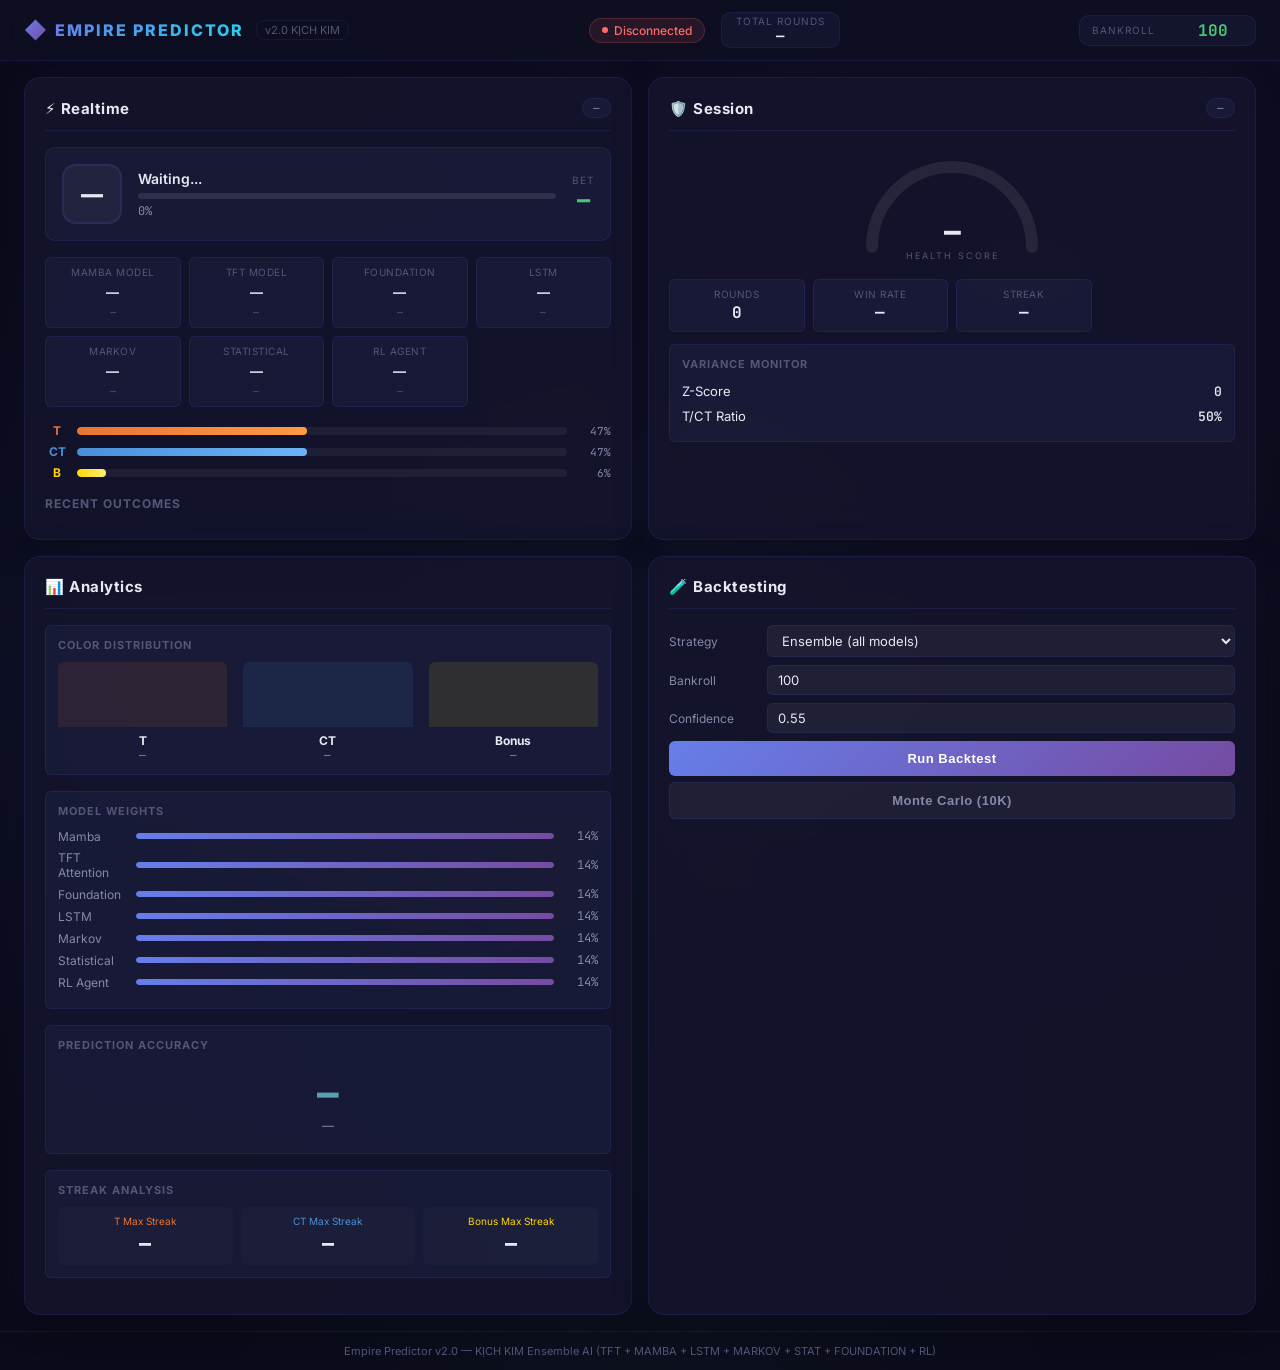
==== dashboard/index.html @ d292d5d8 "first" ====
<!DOCTYPE html>
<html lang="en">

<head>
    <meta charset="UTF-8">
    <meta name="viewport" content="width=device-width, initial-scale=1.0">
    <title>Empire Predictor — Dashboard</title>
    <meta name="description" content="CSGOEmpire Roulette Prediction Dashboard with AI-powered models">
    <link rel="preconnect" href="https://fonts.googleapis.com">
    <link
        href="https://fonts.googleapis.com/css2?family=Inter:wght@300;400;500;600;700;800;900&family=JetBrains+Mono:wght@400;600&display=swap"
        rel="stylesheet">
    <link rel="stylesheet" href="style.css">
</head>

<body>
    <!-- ── Header ──────────────────────────────────────────────── -->
    <header class="header">
        <div class="header-left">
            <div class="logo">
                <span class="logo-icon">◆</span>
                <span class="logo-text">EMPIRE PREDICTOR</span>
            </div>
            <span class="version">v2.0 KỊCH KIM</span>
        </div>
        <div class="header-center">
            <div class="status-badge" id="connection-status">
                <span class="status-dot"></span>
                <span>Connecting...</span>
            </div>
            <div class="stat-pill">
                <span class="stat-label">Total Rounds</span>
                <span class="stat-value" id="total-rounds">—</span>
            </div>
        </div>
        <div class="header-right">
            <div class="bankroll-box">
                <span class="bankroll-label">BANKROLL</span>
                <input type="number" id="bankroll-input" value="100" min="1" step="1">
            </div>
        </div>
    </header>

    <!-- ── Main Grid ───────────────────────────────────────────── -->
    <main class="dashboard-grid">

        <!-- ═══ Panel 1: REALTIME ═══ -->
        <section class="panel panel-realtime" id="panel-realtime">
            <div class="panel-header">
                <h2>⚡ Realtime</h2>
                <span class="panel-badge" id="round-id">—</span>
            </div>

            <!-- Big Recommendation -->
            <div class="prediction-hero" id="prediction-hero">
                <div class="pred-color-badge" id="pred-badge">—</div>
                <div class="pred-info">
                    <div class="pred-action" id="pred-action">Waiting...</div>
                    <div class="pred-confidence-bar">
                        <div class="confidence-fill" id="confidence-fill" style="width: 0%"></div>
                    </div>
                    <div class="pred-confidence-text" id="pred-confidence">0%</div>
                </div>
                <div class="pred-bet" id="pred-bet">
                    <span class="bet-label">BET</span>
                    <span class="bet-amount" id="bet-amount">—</span>
                </div>
            </div>

            <!-- Model Votes -->
            <div class="model-votes" id="model-votes">
                <div class="vote-item" id="vote-mamba">
                    <span class="vote-name">Mamba Model</span>
                    <span class="vote-badge">—</span>
                    <span class="vote-weight">—</span>
                </div>
                <div class="vote-item" id="vote-tft">
                    <span class="vote-name">TFT Model</span>
                    <span class="vote-badge">—</span>
                    <span class="vote-weight">—</span>
                </div>
                <div class="vote-item" id="vote-foundation">
                    <span class="vote-name">Foundation</span>
                    <span class="vote-badge">—</span>
                    <span class="vote-weight">—</span>
                </div>
                <div class="vote-item" id="vote-lstm">
                    <span class="vote-name">LSTM</span>
                    <span class="vote-badge">—</span>
                    <span class="vote-weight">—</span>
                </div>
                <div class="vote-item" id="vote-markov">
                    <span class="vote-name">Markov</span>
                    <span class="vote-badge">—</span>
                    <span class="vote-weight">—</span>
                </div>
                <div class="vote-item" id="vote-statistical">
                    <span class="vote-name">Statistical</span>
                    <span class="vote-badge">—</span>
                    <span class="vote-weight">—</span>
                </div>
                <div class="vote-item" id="vote-rl_agent">
                    <span class="vote-name">RL Agent</span>
                    <span class="vote-badge">—</span>
                    <span class="vote-weight">—</span>
                </div>
            </div>

            <!-- Probability Bars -->
            <div class="prob-bars">
                <div class="prob-row">
                    <span class="prob-label color-t">T</span>
                    <div class="prob-bar-track">
                        <div class="prob-bar-fill bar-t" id="prob-t" style="width:47%"></div>
                    </div>
                    <span class="prob-pct" id="prob-t-pct">47%</span>
                </div>
                <div class="prob-row">
                    <span class="prob-label color-ct">CT</span>
                    <div class="prob-bar-track">
                        <div class="prob-bar-fill bar-ct" id="prob-ct" style="width:47%"></div>
                    </div>
                    <span class="prob-pct" id="prob-ct-pct">47%</span>
                </div>
                <div class="prob-row">
                    <span class="prob-label color-bonus">B</span>
                    <div class="prob-bar-track">
                        <div class="prob-bar-fill bar-bonus" id="prob-bonus" style="width:6%"></div>
                    </div>
                    <span class="prob-pct" id="prob-bonus-pct">6%</span>
                </div>
            </div>

            <!-- Recent Rolls Feed -->
            <div class="recent-feed">
                <h3>Recent Outcomes</h3>
                <div class="roll-dots" id="roll-dots"></div>
            </div>
        </section>

        <!-- ═══ Panel 2: SESSION ═══ -->
        <section class="panel panel-session" id="panel-session">
            <div class="panel-header">
                <h2>🛡️ Session</h2>
                <span class="panel-badge" id="health-label">—</span>
            </div>

            <!-- Health Gauge -->
            <div class="health-gauge-container">
                <svg class="health-gauge" viewBox="0 0 200 120">
                    <path class="gauge-bg" d="M 20 100 A 80 80 0 0 1 180 100" />
                    <path class="gauge-fill" id="gauge-fill" d="M 20 100 A 80 80 0 0 1 180 100" />
                    <text class="gauge-text" id="gauge-text" x="100" y="95">—</text>
                    <text class="gauge-sublabel" x="100" y="112">HEALTH SCORE</text>
                </svg>
            </div>

            <!-- Session Stats -->
            <div class="session-stats">
                <div class="session-stat">
                    <span class="ss-label">Rounds</span>
                    <span class="ss-value" id="session-rounds">0</span>
                </div>
                <div class="session-stat">
                    <span class="ss-label">Win Rate</span>
                    <span class="ss-value" id="session-winrate">—</span>
                </div>
                <div class="session-stat">
                    <span class="ss-label">Streak</span>
                    <span class="ss-value" id="session-streak">—</span>
                </div>
            </div>


            <!-- Variance Info -->
            <div class="variance-box">
                <h3>Variance Monitor</h3>
                <div class="var-row">
                    <span>Z-Score</span>
                    <span id="var-zscore" class="var-value">0</span>
                </div>
                <div class="var-row">
                    <span>T/CT Ratio</span>
                    <span id="var-ratio" class="var-value">50%</span>
                </div>
            </div>
        </section>

        <!-- ═══ Panel 3: ANALYTICS ═══ -->
        <section class="panel panel-analytics" id="panel-analytics">
            <div class="panel-header">
                <h2>📊 Analytics</h2>
            </div>

            <!-- Color Distribution -->
            <div class="chart-section">
                <h3>Color Distribution</h3>
                <div class="dist-bars" id="dist-bars">
                    <div class="dist-bar-group">
                        <div class="dist-bar bar-t-bg">
                            <div class="dist-fill" id="dist-t"></div>
                        </div>
                        <span class="dist-label">T</span>
                        <span class="dist-count" id="dist-t-count">—</span>
                    </div>
                    <div class="dist-bar-group">
                        <div class="dist-bar bar-ct-bg">
                            <div class="dist-fill" id="dist-ct"></div>
                        </div>
                        <span class="dist-label">CT</span>
                        <span class="dist-count" id="dist-ct-count">—</span>
                    </div>
                    <div class="dist-bar-group">
                        <div class="dist-bar bar-bonus-bg">
                            <div class="dist-fill" id="dist-bonus"></div>
                        </div>
                        <span class="dist-label">Bonus</span>
                        <span class="dist-count" id="dist-bonus-count">—</span>
                    </div>
                </div>
            </div>

            <!-- Model Weights -->
            <div class="chart-section">
                <h3>Model Weights</h3>
                <div class="weight-bars" id="weight-bars">
                    <div class="weight-row"><span>Mamba</span>
                        <div class="weight-track">
                            <div class="weight-fill" id="w-mamba"></div>
                        </div><span id="w-mamba-pct">14%</span>
                    </div>
                    <div class="weight-row"><span>TFT Attention</span>
                        <div class="weight-track">
                            <div class="weight-fill" id="w-tft"></div>
                        </div><span id="w-tft-pct">14%</span>
                    </div>
                    <div class="weight-row"><span>Foundation</span>
                        <div class="weight-track">
                            <div class="weight-fill" id="w-foundation"></div>
                        </div><span id="w-foundation-pct">14%</span>
                    </div>
                    <div class="weight-row"><span>LSTM</span>
                        <div class="weight-track">
                            <div class="weight-fill" id="w-lstm"></div>
                        </div><span id="w-lstm-pct">14%</span>
                    </div>
                    <div class="weight-row"><span>Markov</span>
                        <div class="weight-track">
                            <div class="weight-fill" id="w-markov"></div>
                        </div><span id="w-markov-pct">14%</span>
                    </div>
                    <div class="weight-row"><span>Statistical</span>
                        <div class="weight-track">
                            <div class="weight-fill" id="w-statistical"></div>
                        </div><span id="w-statistical-pct">14%</span>
                    </div>
                    <div class="weight-row"><span>RL Agent</span>
                        <div class="weight-track">
                            <div class="weight-fill" id="w-rl_agent"></div>
                        </div><span id="w-rl_agent-pct">14%</span>
                    </div>
                </div>
            </div>

            <!-- Prediction Accuracy -->
            <div class="chart-section">
                <h3>Prediction Accuracy</h3>
                <div class="accuracy-box" id="accuracy-box">
                    <div class="acc-big" id="acc-pct">—</div>
                    <div class="acc-detail" id="acc-detail">—</div>
                </div>
            </div>

            <!-- Streak Stats -->
            <div class="chart-section">
                <h3>Streak Analysis</h3>
                <div class="streak-grid" id="streak-grid">
                    <div class="streak-item">
                        <span class="si-label color-t">T Max Streak</span>
                        <span class="si-value" id="streak-t-max">—</span>
                    </div>
                    <div class="streak-item">
                        <span class="si-label color-ct">CT Max Streak</span>
                        <span class="si-value" id="streak-ct-max">—</span>
                    </div>
                    <div class="streak-item">
                        <span class="si-label color-bonus">Bonus Max Streak</span>
                        <span class="si-value" id="streak-bonus-max">—</span>
                    </div>
                </div>
            </div>
        </section>

        <!-- ═══ Panel 4: BACKTESTING ═══ -->
        <section class="panel panel-backtest" id="panel-backtest">
            <div class="panel-header">
                <h2>🧪 Backtesting</h2>
            </div>

            <!-- Backtest Controls -->
            <div class="bt-controls">
                <div class="bt-row">
                    <label>Strategy</label>
                    <select id="bt-strategy">
                        <option value="ensemble">Ensemble (all models)</option>
                        <option value="mamba">Mamba (Long Context)</option>
                        <option value="tft">TFT (True Temporal)</option>
                        <option value="foundation">Foundation (NHITS)</option>
                        <option value="statistical">Statistical</option>
                        <option value="rl">RL Agent</option>
                    </select>
                </div>
                <div class="bt-row">
                    <label>Bankroll</label>
                    <input type="number" id="bt-bankroll" value="100" min="1">
                </div>
                <div class="bt-row">
                    <label>Confidence</label>
                    <input type="number" id="bt-confidence" value="0.55" min="0.5" max="0.9" step="0.05">
                </div>
                <button class="btn-primary" id="btn-backtest" onclick="runBacktest()">
                    Run Backtest
                </button>
                <button class="btn-secondary" id="btn-montecarlo" onclick="runMonteCarlo()">
                    Monte Carlo (10K)
                </button>
            </div>

            <!-- Backtest Results -->
            <div class="bt-results" id="bt-results" style="display:none">
                <h3>Results</h3>
                <div class="bt-kpi-grid">
                    <div class="bt-kpi"><span class="kpi-label">ROI</span><span class="kpi-value" id="bt-roi">—</span>
                    </div>
                    <div class="bt-kpi"><span class="kpi-label">Win Rate</span><span class="kpi-value"
                            id="bt-winrate">—</span></div>
                    <div class="bt-kpi"><span class="kpi-label">Max Drawdown</span><span class="kpi-value"
                            id="bt-drawdown">—</span></div>
                    <div class="bt-kpi"><span class="kpi-label">Sharpe</span><span class="kpi-value"
                            id="bt-sharpe">—</span></div>
                    <div class="bt-kpi"><span class="kpi-label">Final Bankroll</span><span class="kpi-value"
                            id="bt-final">—</span></div>
                    <div class="bt-kpi"><span class="kpi-label">Total Bets</span><span class="kpi-value"
                            id="bt-bets">—</span></div>
                </div>

                <!-- Simple ASCII Bankroll Chart -->
                <div class="bt-chart-container">
                    <h3>Bankroll Curve</h3>
                    <canvas id="bt-chart" width="500" height="200"></canvas>
                </div>
            </div>

            <!-- Monte Carlo Results -->
            <div class="mc-results" id="mc-results" style="display:none">
                <h3>Monte Carlo Simulation</h3>
                <div class="bt-kpi-grid">
                    <div class="bt-kpi"><span class="kpi-label">Mean</span><span class="kpi-value" id="mc-mean">—</span>
                    </div>
                    <div class="bt-kpi"><span class="kpi-label">Median</span><span class="kpi-value"
                            id="mc-median">—</span></div>
                    <div class="bt-kpi"><span class="kpi-label">P10</span><span class="kpi-value" id="mc-p10">—</span>
                    </div>
                    <div class="bt-kpi"><span class="kpi-label">P90</span><span class="kpi-value" id="mc-p90">—</span>
                    </div>
                    <div class="bt-kpi"><span class="kpi-label">Ruin Prob</span><span class="kpi-value"
                            id="mc-ruin">—</span></div>
                    <div class="bt-kpi"><span class="kpi-label">Profit Prob</span><span class="kpi-value"
                            id="mc-profit">—</span></div>
                </div>
                <div class="bt-chart-container">
                    <h3>Distribution</h3>
                    <canvas id="mc-chart" width="500" height="200"></canvas>
                </div>
            </div>
        </section>
    </main>

    <footer class="footer">
        <span>Empire Predictor v2.0 — KỊCH KIM Ensemble AI (TFT + MAMBA + LSTM + MARKOV + STAT + FOUNDATION + RL)</span>
    </footer>

    <script src="dashboard.js"></script>
</body>

</html>
---- dashboard/style.css ----
/* ══════════════════════════════════════════════════════════════
   Empire Predictor Dashboard — Premium Dark Glassmorphism
   ══════════════════════════════════════════════════════════════ */

:root {
    --bg-dark: #0a0a1a;
    --bg-card: rgba(20, 20, 45, 0.85);
    --bg-card-hover: rgba(30, 30, 60, 0.9);
    --glass-border: rgba(100, 100, 255, 0.12);
    --glass-glow: rgba(100, 140, 255, 0.06);

    --text-primary: #e8e8f0;
    --text-secondary: #8888aa;
    --text-dim: #555577;

    --color-t: #e87434;
    --color-t-bg: rgba(232, 116, 52, 0.15);
    --color-ct: #4a90d9;
    --color-ct-bg: rgba(74, 144, 217, 0.15);
    --color-bonus: #ffd700;
    --color-bonus-bg: rgba(255, 215, 0, 0.15);

    --accent-blue: #667eea;
    --accent-purple: #764ba2;
    --accent-green: #48c774;
    --accent-red: #ff6b6b;
    --accent-cyan: #22d3ee;

    --radius: 16px;
    --radius-sm: 10px;
    --radius-xs: 6px;

    --shadow: 0 8px 32px rgba(0, 0, 0, 0.4);
    --shadow-glow: 0 0 40px rgba(100, 126, 234, 0.08);
}

* { margin: 0; padding: 0; box-sizing: border-box; }

body {
    font-family: 'Inter', system-ui, sans-serif;
    background: var(--bg-dark);
    color: var(--text-primary);
    min-height: 100vh;
    background-image:
        radial-gradient(ellipse at 20% 50%, rgba(100, 126, 234, 0.06) 0%, transparent 50%),
        radial-gradient(ellipse at 80% 20%, rgba(118, 75, 162, 0.06) 0%, transparent 50%),
        radial-gradient(ellipse at 50% 80%, rgba(72, 199, 116, 0.04) 0%, transparent 50%);
}

/* ── Header ─────────────────────────────────────────────── */
.header {
    display: flex;
    align-items: center;
    justify-content: space-between;
    padding: 12px 24px;
    background: rgba(15, 15, 35, 0.9);
    backdrop-filter: blur(20px);
    border-bottom: 1px solid var(--glass-border);
    position: sticky;
    top: 0;
    z-index: 100;
}

.header-left { display: flex; align-items: center; gap: 12px; }

.logo { display: flex; align-items: center; gap: 8px; }
.logo-icon {
    font-size: 22px;
    background: linear-gradient(135deg, var(--accent-blue), var(--accent-purple));
    -webkit-background-clip: text;
    -webkit-text-fill-color: transparent;
}
.logo-text {
    font-size: 16px;
    font-weight: 800;
    letter-spacing: 2px;
    background: linear-gradient(135deg, var(--accent-blue), var(--accent-cyan));
    -webkit-background-clip: text;
    -webkit-text-fill-color: transparent;
}

.version {
    font-size: 11px;
    color: var(--text-dim);
    padding: 2px 8px;
    border: 1px solid var(--glass-border);
    border-radius: 8px;
}

.header-center { display: flex; align-items: center; gap: 16px; }

.status-badge {
    display: flex;
    align-items: center;
    gap: 6px;
    font-size: 12px;
    font-weight: 500;
    padding: 4px 12px;
    border-radius: 20px;
    background: rgba(255, 107, 107, 0.1);
    color: var(--accent-red);
    border: 1px solid rgba(255, 107, 107, 0.2);
    transition: all 0.3s;
}
.status-badge.connected {
    background: rgba(72, 199, 116, 0.1);
    color: var(--accent-green);
    border-color: rgba(72, 199, 116, 0.2);
}
.status-dot {
    width: 6px;
    height: 6px;
    border-radius: 50%;
    background: currentColor;
    animation: pulse 2s infinite;
}

@keyframes pulse {
    0%, 100% { opacity: 1; }
    50% { opacity: 0.4; }
}

.stat-pill {
    display: flex;
    flex-direction: column;
    align-items: center;
    padding: 2px 14px;
    background: var(--glass-glow);
    border-radius: var(--radius-sm);
    border: 1px solid var(--glass-border);
}
.stat-label { font-size: 10px; color: var(--text-dim); text-transform: uppercase; letter-spacing: 1px; }
.stat-value { font-size: 14px; font-weight: 700; font-family: 'JetBrains Mono', monospace; }

.header-right { display: flex; align-items: center; gap: 8px; }

.bankroll-box {
    display: flex; align-items: center; gap: 8px;
    background: var(--glass-glow);
    padding: 4px 12px;
    border-radius: var(--radius-sm);
    border: 1px solid var(--glass-border);
}
.bankroll-label { font-size: 10px; color: var(--text-dim); letter-spacing: 1px; }
.bankroll-box input {
    background: transparent;
    border: none;
    color: var(--accent-green);
    font-family: 'JetBrains Mono', monospace;
    font-size: 16px;
    font-weight: 700;
    width: 80px;
    outline: none;
    text-align: right;
}

/* ── Dashboard Grid ──────────────────────────────────────── */
.dashboard-grid {
    display: grid;
    grid-template-columns: 1fr 1fr;
    grid-template-rows: auto auto;
    gap: 16px;
    padding: 16px 24px;
    max-width: 1600px;
    margin: 0 auto;
}

/* ── Panel Base ──────────────────────────────────────────── */
.panel {
    background: var(--bg-card);
    backdrop-filter: blur(20px);
    border: 1px solid var(--glass-border);
    border-radius: var(--radius);
    padding: 20px;
    box-shadow: var(--shadow), var(--shadow-glow);
    transition: transform 0.2s, box-shadow 0.2s;
}
.panel:hover {
    box-shadow: var(--shadow), 0 0 60px rgba(100, 126, 234, 0.12);
}

.panel-header {
    display: flex;
    align-items: center;
    justify-content: space-between;
    margin-bottom: 16px;
    padding-bottom: 12px;
    border-bottom: 1px solid var(--glass-border);
}
.panel-header h2 {
    font-size: 15px;
    font-weight: 700;
    letter-spacing: 0.5px;
}
.panel-badge {
    font-size: 11px;
    font-family: 'JetBrains Mono', monospace;
    padding: 2px 10px;
    border-radius: 12px;
    background: var(--glass-glow);
    border: 1px solid var(--glass-border);
    color: var(--text-secondary);
}

/* ── Panel 1: Realtime ───────────────────────────────────── */
.prediction-hero {
    display: flex;
    align-items: center;
    gap: 16px;
    padding: 16px;
    border-radius: var(--radius-sm);
    background: var(--glass-glow);
    border: 1px solid var(--glass-border);
    margin-bottom: 16px;
    transition: all 0.3s;
}
.prediction-hero.bet-t { border-color: var(--color-t); background: var(--color-t-bg); }
.prediction-hero.bet-ct { border-color: var(--color-ct); background: var(--color-ct-bg); }
.prediction-hero.bet-bonus { border-color: var(--color-bonus); background: var(--color-bonus-bg); }
.prediction-hero.skip { opacity: 0.6; }

.pred-color-badge {
    width: 60px;
    height: 60px;
    border-radius: 14px;
    display: flex;
    align-items: center;
    justify-content: center;
    font-size: 22px;
    font-weight: 900;
    background: rgba(255,255,255,0.05);
    border: 2px solid var(--glass-border);
    flex-shrink: 0;
    transition: all 0.3s;
}
.pred-color-badge.badge-t { background: var(--color-t); color: #fff; border-color: var(--color-t); }
.pred-color-badge.badge-ct { background: var(--color-ct); color: #fff; border-color: var(--color-ct); }
.pred-color-badge.badge-bonus { background: var(--color-bonus); color: #222; border-color: var(--color-bonus); }

.pred-info { flex: 1; }
.pred-action { font-size: 14px; font-weight: 600; margin-bottom: 6px; }

.pred-confidence-bar {
    height: 6px;
    background: rgba(255,255,255,0.1);
    border-radius: 3px;
    overflow: hidden;
    margin-bottom: 4px;
}
.confidence-fill {
    height: 100%;
    border-radius: 3px;
    background: linear-gradient(90deg, var(--accent-blue), var(--accent-cyan));
    transition: width 0.5s ease;
}
.pred-confidence-text {
    font-size: 12px;
    color: var(--text-secondary);
    font-family: 'JetBrains Mono', monospace;
}

.pred-bet {
    display: flex;
    flex-direction: column;
    align-items: center;
    flex-shrink: 0;
}
.bet-label { font-size: 10px; color: var(--text-dim); letter-spacing: 1px; }
.bet-amount {
    font-size: 22px;
    font-weight: 800;
    font-family: 'JetBrains Mono', monospace;
    color: var(--accent-green);
}

/* Model Votes */
.model-votes {
    display: grid;
    grid-template-columns: repeat(4, 1fr);
    gap: 8px;
    margin-bottom: 16px;
}
.vote-item {
    display: flex;
    flex-direction: column;
    align-items: center;
    gap: 4px;
    padding: 8px 4px;
    border-radius: var(--radius-xs);
    background: var(--glass-glow);
    border: 1px solid var(--glass-border);
    font-size: 11px;
}
.vote-name { color: var(--text-dim); font-size: 10px; text-transform: uppercase; letter-spacing: 0.5px; }
.vote-badge {
    font-weight: 700;
    font-size: 13px;
    padding: 2px 8px;
    border-radius: 6px;
}
.vote-badge.vb-t { background: var(--color-t-bg); color: var(--color-t); }
.vote-badge.vb-ct { background: var(--color-ct-bg); color: var(--color-ct); }
.vote-badge.vb-bonus { background: var(--color-bonus-bg); color: var(--color-bonus); }
.vote-weight { font-size: 10px; color: var(--text-dim); font-family: 'JetBrains Mono', monospace; }

/* Probability Bars */
.prob-bars { margin-bottom: 16px; }
.prob-row {
    display: flex;
    align-items: center;
    gap: 8px;
    margin-bottom: 6px;
}
.prob-label {
    width: 24px;
    font-size: 12px;
    font-weight: 700;
    text-align: center;
}
.color-t { color: var(--color-t); }
.color-ct { color: var(--color-ct); }
.color-bonus { color: var(--color-bonus); }

.prob-bar-track {
    flex: 1;
    height: 8px;
    background: rgba(255,255,255,0.05);
    border-radius: 4px;
    overflow: hidden;
}
.prob-bar-fill {
    height: 100%;
    border-radius: 4px;
    transition: width 0.5s ease;
}
.bar-t { background: linear-gradient(90deg, var(--color-t), #ff9a44); }
.bar-ct { background: linear-gradient(90deg, var(--color-ct), #6db3f8); }
.bar-bonus { background: linear-gradient(90deg, var(--color-bonus), #fff176); }

.prob-pct {
    width: 36px;
    text-align: right;
    font-size: 11px;
    font-family: 'JetBrains Mono', monospace;
    color: var(--text-secondary);
}

/* Recent Feed */
.recent-feed h3 {
    font-size: 12px;
    color: var(--text-dim);
    text-transform: uppercase;
    letter-spacing: 1px;
    margin-bottom: 8px;
}
.roll-dots {
    display: flex;
    flex-wrap: wrap;
    gap: 4px;
}
.roll-dot {
    width: 26px;
    height: 26px;
    border-radius: 6px;
    display: flex;
    align-items: center;
    justify-content: center;
    font-size: 10px;
    font-weight: 700;
    font-family: 'JetBrains Mono', monospace;
    transition: transform 0.2s;
}
.roll-dot:hover { transform: scale(1.2); }
.roll-dot.dot-t { background: var(--color-t); color: #fff; }
.roll-dot.dot-ct { background: var(--color-ct); color: #fff; }
.roll-dot.dot-bonus { background: var(--color-bonus); color: #222; }
.roll-dot.dot-new { animation: popIn 0.3s ease; }

@keyframes popIn {
    0% { transform: scale(0); opacity: 0; }
    50% { transform: scale(1.3); }
    100% { transform: scale(1); opacity: 1; }
}

/* ── Panel 2: Session ────────────────────────────────────── */
.health-gauge-container {
    display: flex;
    justify-content: center;
    margin-bottom: 12px;
}
.health-gauge { width: 200px; height: 120px; }

.gauge-bg {
    fill: none;
    stroke: rgba(255,255,255,0.08);
    stroke-width: 12;
    stroke-linecap: round;
}
.gauge-fill {
    fill: none;
    stroke: url(#gaugeGradient);
    stroke-width: 12;
    stroke-linecap: round;
    stroke-dasharray: 251;
    stroke-dashoffset: 251;
    transition: stroke-dashoffset 0.8s ease;
}
.gauge-text {
    fill: var(--text-primary);
    font-size: 28px;
    font-weight: 800;
    font-family: 'JetBrains Mono', monospace;
    text-anchor: middle;
}
.gauge-sublabel {
    fill: var(--text-dim);
    font-size: 9px;
    text-anchor: middle;
    letter-spacing: 2px;
    text-transform: uppercase;
}

.session-stats {
    display: grid;
    grid-template-columns: repeat(4, 1fr);
    gap: 8px;
    margin-bottom: 12px;
}
.session-stat {
    text-align: center;
    padding: 8px;
    border-radius: var(--radius-xs);
    background: var(--glass-glow);
    border: 1px solid var(--glass-border);
}
.ss-label { display: block; font-size: 10px; color: var(--text-dim); text-transform: uppercase; letter-spacing: 0.5px; }
.ss-value { display: block; font-size: 16px; font-weight: 700; font-family: 'JetBrains Mono', monospace; margin-top: 2px; }

.tilt-banner {
    display: flex;
    align-items: center;
    gap: 8px;
    padding: 10px 14px;
    border-radius: var(--radius-xs);
    margin-bottom: 12px;
    font-size: 13px;
    font-weight: 600;
    animation: flashBorder 1s infinite;
}
.tilt-banner.tilt-caution { background: rgba(255, 193, 7, 0.1); border: 1px solid rgba(255, 193, 7, 0.3); color: #ffc107; }
.tilt-banner.tilt-danger { background: rgba(255, 107, 107, 0.1); border: 1px solid rgba(255, 107, 107, 0.3); color: var(--accent-red); }
.tilt-banner.tilt-stop { background: rgba(255, 0, 0, 0.15); border: 2px solid rgba(255, 0, 0, 0.5); color: #ff4444; }

@keyframes flashBorder {
    0%, 100% { opacity: 1; }
    50% { opacity: 0.7; }
}

.variance-box {
    padding: 12px;
    border-radius: var(--radius-xs);
    background: var(--glass-glow);
    border: 1px solid var(--glass-border);
}
.variance-box h3 { font-size: 11px; color: var(--text-dim); text-transform: uppercase; letter-spacing: 1px; margin-bottom: 8px; }
.var-row { display: flex; justify-content: space-between; padding: 4px 0; font-size: 13px; }
.var-value { font-family: 'JetBrains Mono', monospace; font-weight: 600; }

/* ── Panel 3: Analytics ──────────────────────────────────── */
.chart-section {
    margin-bottom: 16px;
    padding: 12px;
    border-radius: var(--radius-xs);
    background: var(--glass-glow);
    border: 1px solid var(--glass-border);
}
.chart-section h3 { font-size: 11px; color: var(--text-dim); text-transform: uppercase; letter-spacing: 1px; margin-bottom: 10px; }

/* Distribution bars */
.dist-bars { display: flex; gap: 16px; align-items: flex-end; height: 100px; }
.dist-bar-group { flex: 1; text-align: center; display: flex; flex-direction: column; align-items: center; height: 100%; justify-content: flex-end; }
.dist-bar { width: 100%; height: 80px; border-radius: 6px 6px 0 0; position: relative; overflow: hidden; }
.bar-t-bg { background: rgba(232, 116, 52, 0.1); }
.bar-ct-bg { background: rgba(74, 144, 217, 0.1); }
.bar-bonus-bg { background: rgba(255, 215, 0, 0.1); }
.dist-fill {
    position: absolute;
    bottom: 0;
    left: 0;
    right: 0;
    border-radius: 6px 6px 0 0;
    transition: height 0.5s ease;
}
.dist-bar-group:nth-child(1) .dist-fill { background: linear-gradient(to top, var(--color-t), #ff9a44); }
.dist-bar-group:nth-child(2) .dist-fill { background: linear-gradient(to top, var(--color-ct), #6db3f8); }
.dist-bar-group:nth-child(3) .dist-fill { background: linear-gradient(to top, var(--color-bonus), #fff176); }

.dist-label { font-size: 12px; font-weight: 700; margin-top: 6px; }
.dist-count { font-size: 11px; color: var(--text-secondary); font-family: 'JetBrains Mono', monospace; }

/* Weight bars */
.weight-row {
    display: flex;
    align-items: center;
    gap: 8px;
    margin-bottom: 6px;
    font-size: 12px;
}
.weight-row span:first-child { width: 70px; color: var(--text-secondary); }
.weight-track { flex: 1; height: 6px; background: rgba(255,255,255,0.05); border-radius: 3px; overflow: hidden; }
.weight-fill { height: 100%; border-radius: 3px; background: linear-gradient(90deg, var(--accent-blue), var(--accent-purple)); transition: width 0.5s; }
.weight-row span:last-child { width: 36px; text-align: right; font-family: 'JetBrains Mono', monospace; color: var(--text-secondary); }

/* Accuracy */
.accuracy-box { text-align: center; padding: 8px; }
.acc-big { font-size: 36px; font-weight: 900; font-family: 'JetBrains Mono', monospace; background: linear-gradient(135deg, var(--accent-blue), var(--accent-green)); -webkit-background-clip: text; -webkit-text-fill-color: transparent; }
.acc-detail { font-size: 12px; color: var(--text-secondary); }

/* Streaks */
.streak-grid { display: grid; grid-template-columns: repeat(3, 1fr); gap: 8px; }
.streak-item { text-align: center; padding: 8px; border-radius: var(--radius-xs); background: rgba(255,255,255,0.02); }
.si-label { display: block; font-size: 10px; margin-bottom: 4px; }
.si-value { display: block; font-size: 20px; font-weight: 800; font-family: 'JetBrains Mono', monospace; }

/* ── Panel 4: Backtesting ────────────────────────────────── */
.bt-controls { margin-bottom: 16px; }
.bt-row {
    display: flex;
    align-items: center;
    gap: 8px;
    margin-bottom: 8px;
}
.bt-row label { width: 90px; font-size: 12px; color: var(--text-secondary); }
.bt-row select,
.bt-row input {
    flex: 1;
    background: rgba(255,255,255,0.05);
    border: 1px solid var(--glass-border);
    border-radius: var(--radius-xs);
    padding: 6px 10px;
    color: var(--text-primary);
    font-family: 'Inter', sans-serif;
    font-size: 13px;
    outline: none;
}
.bt-row select:focus,
.bt-row input:focus { border-color: var(--accent-blue); }

.btn-primary, .btn-secondary {
    width: 100%;
    padding: 10px;
    border: none;
    border-radius: var(--radius-xs);
    font-size: 13px;
    font-weight: 700;
    cursor: pointer;
    transition: all 0.2s;
    margin-bottom: 6px;
    letter-spacing: 0.5px;
}
.btn-primary {
    background: linear-gradient(135deg, var(--accent-blue), var(--accent-purple));
    color: #fff;
}
.btn-primary:hover { transform: translateY(-1px); box-shadow: 0 4px 20px rgba(100, 126, 234, 0.3); }
.btn-primary:active { transform: translateY(0); }
.btn-primary:disabled { opacity: 0.5; cursor: wait; }

.btn-secondary {
    background: rgba(255,255,255,0.05);
    color: var(--text-secondary);
    border: 1px solid var(--glass-border);
}
.btn-secondary:hover { background: rgba(255,255,255,0.08); color: var(--text-primary); }

.bt-kpi-grid {
    display: grid;
    grid-template-columns: repeat(3, 1fr);
    gap: 8px;
    margin-bottom: 12px;
}
.bt-kpi {
    text-align: center;
    padding: 10px 6px;
    border-radius: var(--radius-xs);
    background: var(--glass-glow);
    border: 1px solid var(--glass-border);
}
.kpi-label { display: block; font-size: 10px; color: var(--text-dim); text-transform: uppercase; letter-spacing: 0.5px; }
.kpi-value { display: block; font-size: 16px; font-weight: 700; font-family: 'JetBrains Mono', monospace; margin-top: 2px; }

.bt-chart-container {
    background: var(--glass-glow);
    border: 1px solid var(--glass-border);
    border-radius: var(--radius-xs);
    padding: 12px;
}
.bt-chart-container h3 { font-size: 11px; color: var(--text-dim); text-transform: uppercase; letter-spacing: 1px; margin-bottom: 8px; }
.bt-chart-container canvas { width: 100%; height: 200px; }

/* ── Footer ──────────────────────────────────────────────── */
.footer {
    text-align: center;
    padding: 12px 24px;
    font-size: 11px;
    color: var(--text-dim);
    border-top: 1px solid var(--glass-border);
}

/* ── Responsive ──────────────────────────────────────────── */
@media (max-width: 1024px) {
    .dashboard-grid { grid-template-columns: 1fr; }
    .model-votes { grid-template-columns: repeat(2, 1fr); }
    .session-stats { grid-template-columns: repeat(2, 1fr); }
}

/* ── Scrollbar ───────────────────────────────────────────── */
::-webkit-scrollbar { width: 6px; }
::-webkit-scrollbar-track { background: transparent; }
::-webkit-scrollbar-thumb { background: rgba(255,255,255,0.1); border-radius: 3px; }
::-webkit-scrollbar-thumb:hover { background: rgba(255,255,255,0.2); }
/* -- Modals & Overlays ----------------------------------------- */
.modal-overlay {
    position: fixed; top: 0; left: 0; width: 100vw; height: 100vh;
    background: rgba(10, 10, 15, 0.85); z-index: 1000;
    display: flex; justify-content: center; align-items: center;
    backdrop-filter: blur(8px);
}
.modal-content {
    background: rgba(20, 20, 30, 0.95);
    padding: 2.5rem; border-radius: 16px;
    width: 400px; max-width: 90vw; text-align: center;
    border: 1px solid rgba(255, 255, 255, 0.1);
}
.modal-content h2 { color: var(--accent); margin-bottom: 1rem; }
.form-group { margin-bottom: 1.5rem; text-align: left; }
.form-group label { display: block; font-size: 0.85rem; color: var(--text-muted); margin-bottom: 0.5rem; }
.form-group input, .form-group select {
    width: 100%; padding: 0.8rem; border-radius: 8px;
    background: rgba(0, 0, 0, 0.3); border: 1px solid rgba(255, 255, 255, 0.1);
    color: white; font-family: 'JetBrains Mono', monospace;
}
.btn-large { width: 100%; font-size: 1.1rem; padding: 1rem; }
.tilt-glow { box-shadow: 0 0 50px rgba(255, 50, 50, 0.3); border-color: rgba(255, 50, 50, 0.5); }
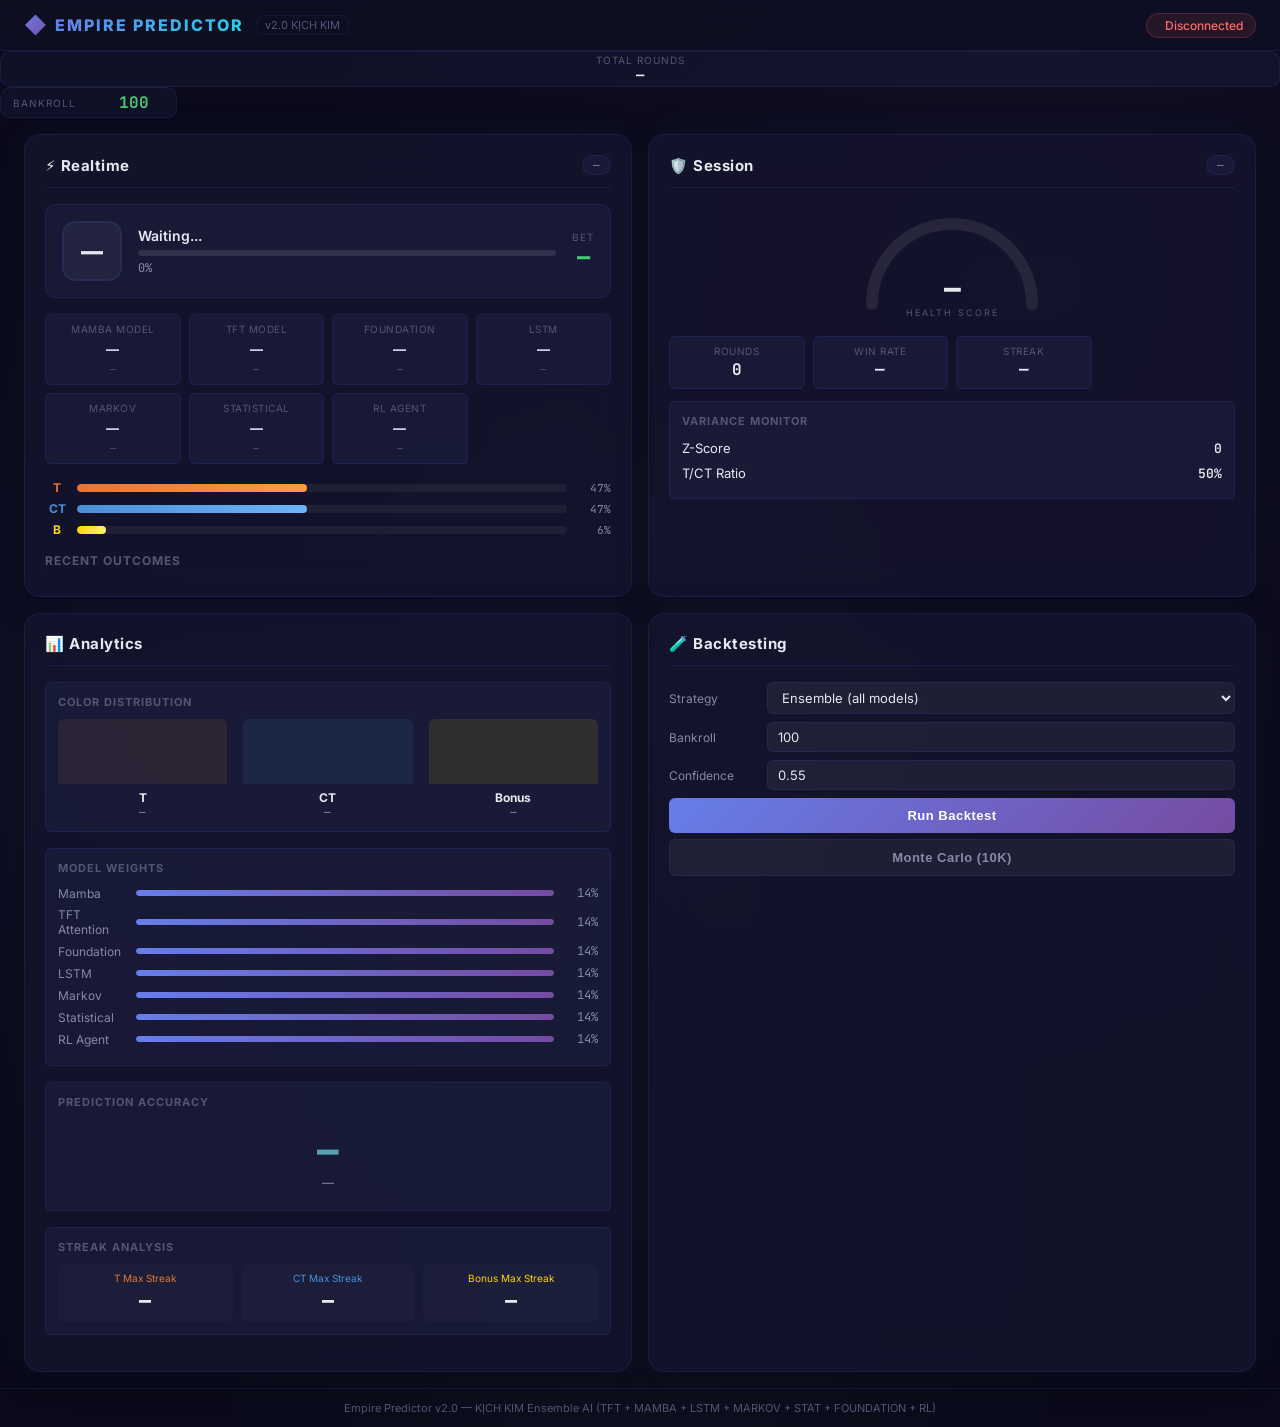
==== commit 9b86d612: "fix hiển thị" ====
--- a/dashboard/index.html
+++ b/dashboard/index.html
@@ -24,21 +24,32 @@
             <span class="version">v2.0 KỊCH KIM</span>
         </div>
         <div class="header-center">
-            <div class="status-badge" id="connection-status">
-                <span class="status-dot"></span>
-                <span>Connecting...</span>
-            </div>
-            <div class="stat-pill">
-                <span class="stat-label">Total Rounds</span>
-                <span class="stat-value" id="total-rounds">—</span>
+            <div id="connection-status" class="status-badge">
+                <div class="status-indicator"></div>
+                <span>Disconnected</span>
             </div>
         </div>
-        <div class="header-right">
-            <div class="bankroll-box">
-                <span class="bankroll-label">BANKROLL</span>
-                <input type="number" id="bankroll-input" value="100" min="1" step="1">
-            </div>
+    </header>
+
+    <!-- Kịch Kim 4.8: Diagnostic Floating Panel -->
+    <div id="diagnostic-panel"
+        style="position:fixed; bottom:20px; right:20px; background:rgba(0,0,0,0.8); color:#00ff88; padding:10px; border-radius:8px; font-family:monospace; font-size:12px; z-index:9999; border:1px solid #00ff88; display:none;">
+        <div>📡 WS: <span id="diag-ws-status">WAIT</span></div>
+        <div>🔢 Last ID: <span id="diag-last-id">—</span></div>
+        <div>⏱️ Received: <span id="diag-count">0</span></div>
+        <div>📝 Log: <span id="diag-log">Ready</span></div>
+    </div>
+    <div class="stat-pill">
+        <span class="stat-label">Total Rounds</span>
+        <span class="stat-value" id="total-rounds">—</span>
+    </div>
+    </div>
+    <div class="header-right">
+        <div class="bankroll-box">
+            <span class="bankroll-label">BANKROLL</span>
+            <input type="number" id="bankroll-input" value="100" min="1" step="1">
         </div>
+    </div>
     </header>
 
     <!-- ── Main Grid ───────────────────────────────────────────── -->
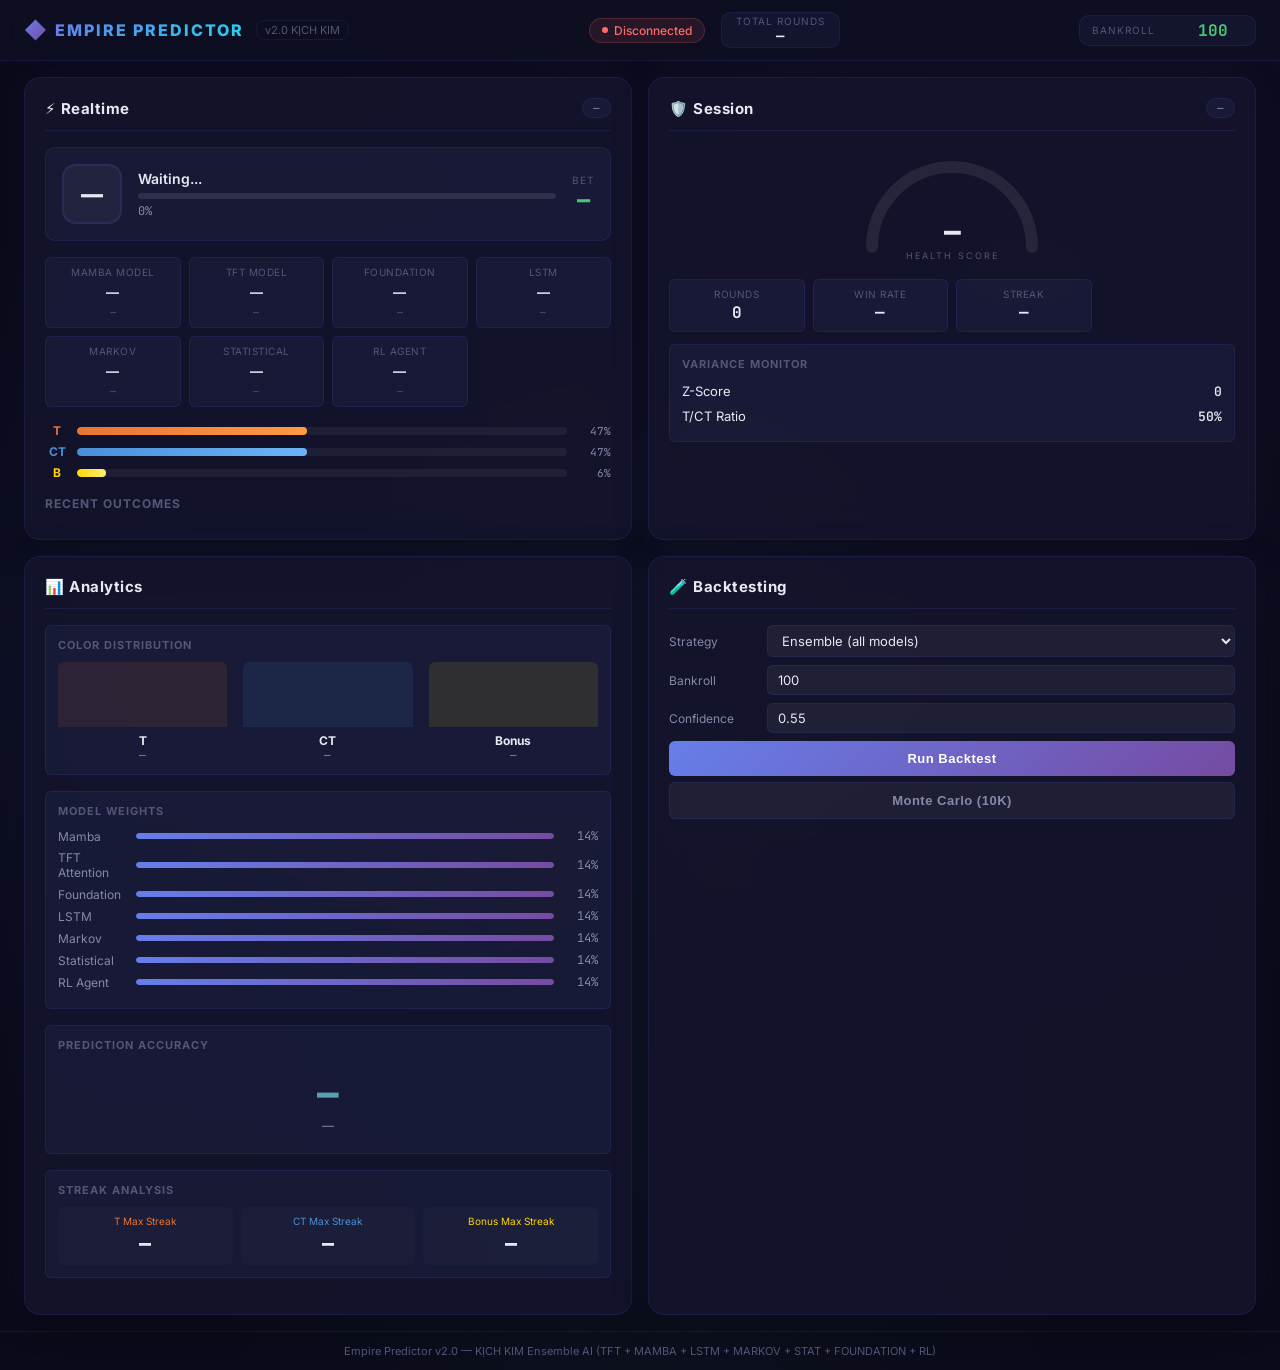
==== commit 5efe0f0e: "vl lỗi backkkk" ====
--- a/dashboard/index.html
+++ b/dashboard/index.html
@@ -24,32 +24,21 @@
             <span class="version">v2.0 KỊCH KIM</span>
         </div>
         <div class="header-center">
-            <div id="connection-status" class="status-badge">
-                <div class="status-indicator"></div>
-                <span>Disconnected</span>
+            <div class="status-badge" id="connection-status">
+                <span class="status-dot"></span>
+                <span>Connecting...</span>
+            </div>
+            <div class="stat-pill">
+                <span class="stat-label">Total Rounds</span>
+                <span class="stat-value" id="total-rounds">—</span>
             </div>
         </div>
-    </header>
-
-    <!-- Kịch Kim 4.8: Diagnostic Floating Panel -->
-    <div id="diagnostic-panel"
-        style="position:fixed; bottom:20px; right:20px; background:rgba(0,0,0,0.8); color:#00ff88; padding:10px; border-radius:8px; font-family:monospace; font-size:12px; z-index:9999; border:1px solid #00ff88; display:none;">
-        <div>📡 WS: <span id="diag-ws-status">WAIT</span></div>
-        <div>🔢 Last ID: <span id="diag-last-id">—</span></div>
-        <div>⏱️ Received: <span id="diag-count">0</span></div>
-        <div>📝 Log: <span id="diag-log">Ready</span></div>
-    </div>
-    <div class="stat-pill">
-        <span class="stat-label">Total Rounds</span>
-        <span class="stat-value" id="total-rounds">—</span>
-    </div>
-    </div>
-    <div class="header-right">
-        <div class="bankroll-box">
-            <span class="bankroll-label">BANKROLL</span>
-            <input type="number" id="bankroll-input" value="100" min="1" step="1">
+        <div class="header-right">
+            <div class="bankroll-box">
+                <span class="bankroll-label">BANKROLL</span>
+                <input type="number" id="bankroll-input" value="100" min="1" step="1">
+            </div>
         </div>
-    </div>
     </header>
 
     <!-- ── Main Grid ───────────────────────────────────────────── -->
